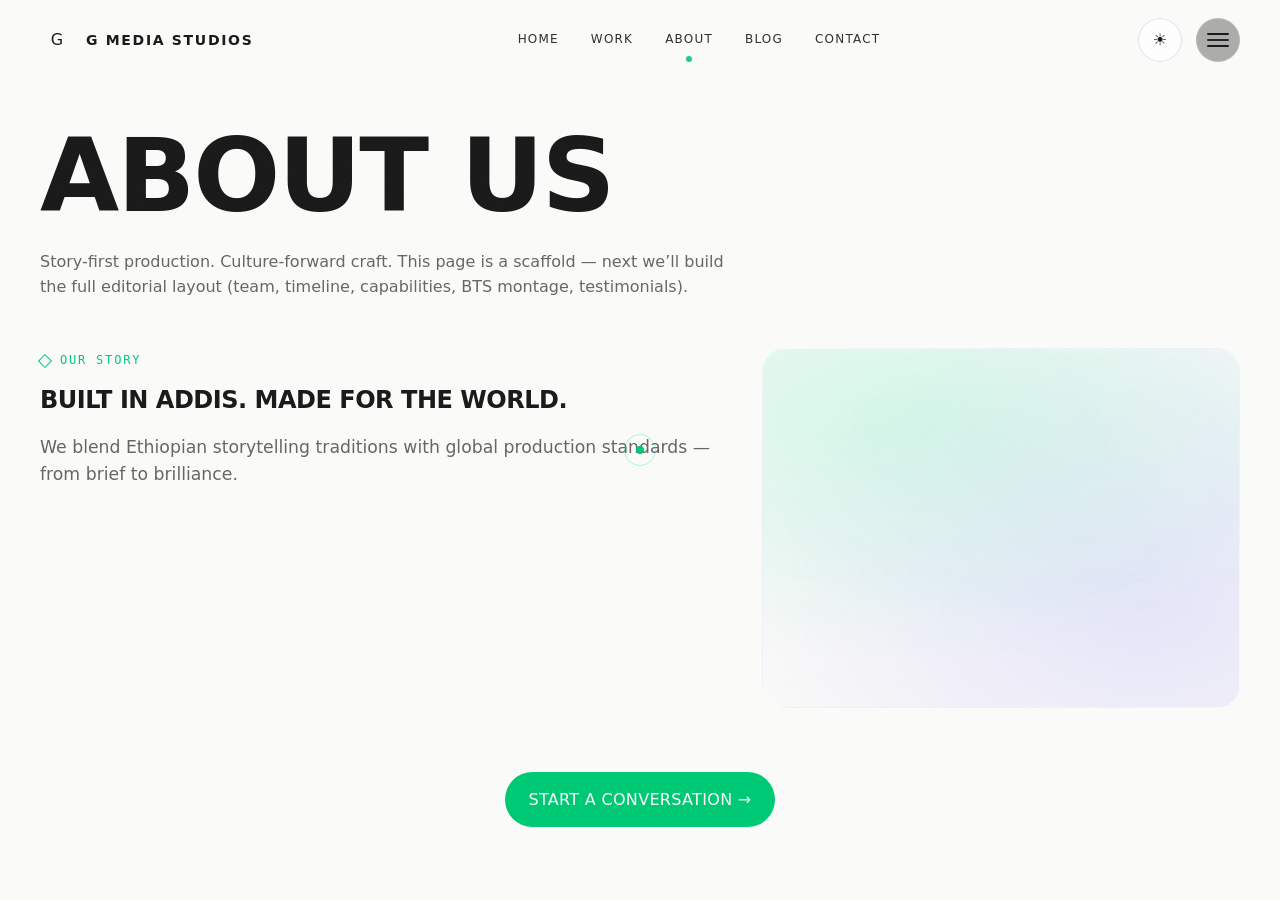
==== about.html @ 58cc9aec "Scaffold site" ====
<!doctype html>
<html lang="en" class="grain">
<head>
  <meta charset="utf-8" />
  <meta name="viewport" content="width=device-width, initial-scale=1" />
  <title>Gebeya Media — About</title>
  <meta name="description" content="About Gebeya Media." />
  <link rel="stylesheet" href="styles.css" />
</head>
<body>
  <a class="skip-link" href="#main">Skip to content</a>
  <div class="progress" data-progress></div>

  <div class="curtain" data-curtain aria-hidden="true">
    <div class="curtain__title" data-curtain-title>ABOUT US</div>
  </div>

  <div class="cursor" data-cursor aria-hidden="true">
    <div class="cursor__dot" data-cursor-dot></div>
    <div class="cursor__ring" data-cursor-ring></div>
  </div>

  <header class="header" data-header>
    <div class="header__inner">
      <a class="brand" href="index.html" data-cursor-hover="HOME" aria-label="Gebeya Media home">
        <span class="brand__mark" aria-hidden="true">G</span>
        <span class="brand__word">G MEDIA STUDIOS</span>
      </a>

      <nav class="nav" aria-label="Primary">
        <a href="index.html" data-cursor-hover="HOME">Home</a>
        <a href="work.html" data-cursor-hover="WORK">Work</a>
        <a href="about.html" aria-current="page" data-cursor-hover="ABOUT">About</a>
        <a href="blog.html" data-cursor-hover="BLOG">Blog</a>
        <a href="contact.html" data-cursor-hover="CONTACT">Contact</a>
      </nav>

      <div class="header__right">
        <button class="icon-btn" type="button" data-theme-toggle aria-label="Toggle theme" title="Toggle theme">
          ☾
        </button>
        <button class="hamburger" type="button" data-menu-open aria-expanded="false" aria-controls="overlay" aria-label="Open menu">
          <span class="hamburger__lines" aria-hidden="true">
            <span></span><span></span><span></span>
          </span>
        </button>
      </div>
    </div>
  </header>

  <div class="overlay" id="overlay" data-overlay aria-hidden="true">
    <div class="overlay__inner">
      <div class="overlay__top">
        <a class="brand" href="index.html" data-cursor-hover="HOME" aria-label="Gebeya Media home">
          <span class="brand__mark" aria-hidden="true">G</span>
          <span class="brand__word" style="opacity:1; transform:none;">G MEDIA STUDIOS</span>
        </a>
        <button class="overlay__close" type="button" data-menu-close data-cursor-hover="CLOSE">✕ CLOSE</button>
      </div>

      <div class="overlay__grid">
        <div class="menu" aria-label="Overlay navigation">
          <a href="index.html" data-cursor-hover="HOME"><span class="menu__num mono">01</span><span class="menu__label">HOME</span></a>
          <a href="work.html" data-cursor-hover="WORK"><span class="menu__num mono">02</span><span class="menu__label">OUR WORK</span></a>
          <a href="about.html" data-cursor-hover="ABOUT"><span class="menu__num mono">03</span><span class="menu__label">ABOUT US</span></a>
          <a href="blog.html" data-cursor-hover="BLOG"><span class="menu__num mono">04</span><span class="menu__label">BLOG</span></a>
          <a href="contact.html" data-cursor-hover="CONTACT"><span class="menu__num mono">05</span><span class="menu__label">CONTACT</span></a>
        </div>

        <div class="overlay__meta">
          <div class="meta-card">
            <div class="mono" style="color: var(--text-2); margin-bottom: 10px;">INFO</div>
            <a href="mailto:info@gebeyamedia.com" data-cursor-hover="EMAIL">info@gebeyamedia.com</a>
            <a href="#" data-cursor-hover="CALL">+251 XXX XXX XXX</a>
            <div style="color: var(--text-1); margin-top: 8px;">Addis Ababa, Ethiopia</div>
          </div>
          <div class="meta-card">
            <div class="mono" style="color: var(--text-2); margin-bottom: 10px;">SOCIALS</div>
            <a href="#" target="_blank" rel="noreferrer" data-cursor-hover="IG">Instagram</a>
            <a href="#" target="_blank" rel="noreferrer" data-cursor-hover="YT">YouTube</a>
            <a href="#" target="_blank" rel="noreferrer" data-cursor-hover="LI">LinkedIn</a>
            <a href="#" target="_blank" rel="noreferrer" data-cursor-hover="TT">TikTok</a>
            <a href="#" target="_blank" rel="noreferrer" data-cursor-hover="BE">Behance</a>
          </div>
        </div>
      </div>

      <div class="footerline mono">© 2025 Gebeya Media. All rights reserved.</div>
    </div>
  </div>

  <main id="main" class="page">
    <div class="container">
      <h1>ABOUT US</h1>
      <p>Story-first production. Culture-forward craft. This page is a scaffold — next we’ll build the full editorial layout (team, timeline, capabilities, BTS montage, testimonials).</p>

      <div style="margin-top: var(--space-2xl);" class="grid-12">
        <div style="grid-column: span 7;">
          <div class="eyebrow mono"><i></i> OUR STORY</div>
          <h2 style="margin-top: 14px;">BUILT IN ADDIS. MADE FOR THE WORLD.</h2>
          <p class="lead">We blend Ethiopian storytelling traditions with global production standards — from brief to brilliance.</p>
        </div>
        <div style="grid-column: span 5;">
          <div class="visual" aria-hidden="true" style="height: 360px;"></div>
        </div>
      </div>

      <div class="bigbtn">
        <a class="btn btn--primary" href="contact.html" data-cursor-hover="CHAT">START A CONVERSATION →</a>
      </div>
    </div>
  </main>

  <script src="app.js" defer></script>
</body>
</html>
---- styles.css ----
:root{
  --bg-0:#0A0A0A;
  --bg-1:#111111;
  --bg-2:#1A1A1A;

  --text-0:#F5F5F0;
  --text-1:#A0A0A0;
  --text-2:#666666;

  --accent:#00E68A;
  --accent-glow:rgba(0,230,138,.25);
  --accent-hover:#00FF99;
  --accent-2:#6C63FF;

  --error:#FF4444;
  --warning:#FFB800;

  --radius-sm:4px;
  --radius-md:8px;
  --radius-lg:16px;
  --radius-xl:24px;
  --radius-full:9999px;

  --space-xs:4px;
  --space-sm:8px;
  --space-md:16px;
  --space-lg:24px;
  --space-xl:32px;
  --space-2xl:48px;
  --space-3xl:64px;
  --space-4xl:96px;
  --space-5xl:128px;
  --space-6xl:192px;

  --container:1440px;
  --gutter:40px;

  --ease-out:cubic-bezier(.22,1,.36,1);
  --ease-in:cubic-bezier(.55,.055,.675,.19);
  --ease-smooth:cubic-bezier(.22,1,.36,1);

  color-scheme:dark;
}

html[data-theme="light"]{
  --bg-0:#FAFAF8;
  --bg-1:#F3F3F0;
  --bg-2:#FFFFFF;

  --text-0:#1A1A1A;
  --text-1:#666666;
  --text-2:#8A8A8A;

  --accent:#00C975;
  --accent-glow:rgba(0,201,117,.20);
  --accent-hover:#00E07F;

  color-scheme:light;
}

@media (max-width: 1024px){
  :root{ --gutter:32px; }
}
@media (max-width: 640px){
  :root{ --gutter:24px; }
}

*{box-sizing:border-box}
html,body{height:100%}
body{
  margin:0;
  font-family: "Satoshi", system-ui, -apple-system, Segoe UI, Roboto, Arial, sans-serif;
  color:var(--text-0);
  background:var(--bg-0);
  line-height:1.6;
  overflow-x:hidden;
  transition: background-color .5s var(--ease-out), color .5s var(--ease-out);
}

a{color:inherit;text-decoration:none}
button,input,textarea{font:inherit}

h1,h2{
  font-family: "Clash Display", ui-sans-serif, system-ui;
  line-height:1.1;
  letter-spacing:-0.02em;
}

h3,h4,nav,.btn{
  font-family: "Cabinet Grotesk", ui-sans-serif, system-ui;
  letter-spacing:0.02em;
}

.mono{
  font-family: "JetBrains Mono", ui-monospace, SFMono-Regular, Menlo, Consolas, monospace;
  letter-spacing:0.15em;
  text-transform:uppercase;
  font-size:12px;
}

.container{
  width:min(var(--container), 100% - (var(--gutter) * 2));
  margin-inline:auto;
}

.section{
  padding-block: clamp(64px, 8vw, 160px);
}

.grid-12{
  display:grid;
  grid-template-columns: repeat(12, minmax(0, 1fr));
  gap: clamp(24px, 3vw, 40px);
}

@media (max-width: 900px){
  .grid-12{ grid-template-columns: 1fr; }
}

.skip-link{
  position:absolute;
  left:12px;
  top:12px;
  padding:10px 14px;
  border-radius: var(--radius-full);
  background: var(--bg-2);
  border:1px solid rgba(255,255,255,.12);
  transform: translateY(-150%);
  transition: transform .2s var(--ease-out);
  z-index: 10000;
}
.skip-link:focus{ transform: translateY(0); outline:none; box-shadow: 0 0 0 3px rgba(0,230,138,.35); }

.progress{
  position:fixed;
  top:0;
  left:0;
  height:2px;
  width:0%;
  background:var(--accent);
  z-index:9999;
  transform-origin:left center;
}

.grain::after{
  content:"";
  position:fixed;
  inset:0;
  pointer-events:none;
  z-index: 9998;
  opacity: .04;
  mix-blend-mode: overlay;
  background-image:url("data:image/svg+xml,%3Csvg xmlns='http://www.w3.org/2000/svg' width='160' height='160'%3E%3Cfilter id='n'%3E%3CfeTurbulence type='fractalNoise' baseFrequency='.9' numOctaves='2' stitchTiles='stitch'/%3E%3C/filter%3E%3Crect width='160' height='160' filter='url(%23n)' opacity='.55'/%3E%3C/svg%3E");
  background-size: 200px 200px;
}

html[data-theme="light"] .grain::after{
  opacity: .025;
}

.header{
  position:fixed;
  top:0;
  left:0;
  right:0;
  height:80px;
  z-index: 9000;
  display:flex;
  align-items:center;
  transition: transform .4s var(--ease-out), background-color .4s var(--ease-out), backdrop-filter .4s var(--ease-out);
  background-color: transparent;
}
.header.is-solid{
  background-color: rgba(10,10,10,.9);
  backdrop-filter: blur(20px);
}

html[data-theme="light"] .header.is-solid{
  background-color: rgba(250,250,248,.9);
}
.header.is-hidden{ transform: translateY(-110%); }

@media (max-width: 640px){
  .header{ height:64px; }
}

.header__inner{
  width:min(var(--container), 100% - (var(--gutter) * 2));
  margin-inline:auto;
  display:flex;
  align-items:center;
  justify-content:space-between;
  gap:16px;
}

.brand{
  display:flex;
  align-items:center;
  gap:12px;
  min-width: 220px;
}

.brand__mark{
  width:34px;
  height:34px;
  display:grid;
  place-items:center;
  border-radius: var(--radius-full);
  border:1px solid rgba(255,255,255,.12);
}

.brand__word{
  font-family: "Cabinet Grotesk", ui-sans-serif, system-ui;
  font-weight:600;
  font-size:14px;
  letter-spacing:0.12em;
  text-transform:uppercase;
  transition: opacity .3s var(--ease-out), transform .3s var(--ease-out);
}

.header.is-solid .brand__word{
  opacity: .0;
  transform: translateY(-6px);
  pointer-events:none;
}

.nav{
  display:flex;
  align-items:center;
  gap:20px;
}

.nav a{
  position:relative;
  font-size: 12px;
  text-transform:uppercase;
  letter-spacing:0.1em;
  color: var(--text-0);
  padding: 10px 6px;
  opacity: .9;
}

.nav a::after{
  content:"";
  position:absolute;
  left:6px;
  right:6px;
  bottom:4px;
  height:2px;
  background: var(--accent);
  transform: scaleX(0);
  transform-origin: left center;
  transition: transform .3s var(--ease-out);
}
.nav a:hover{ color: var(--accent); opacity: 1; }
.nav a:hover::after{ transform: scaleX(1); }
.nav a[aria-current="page"]::before{
  content:"";
  position:absolute;
  left:50%;
  transform: translateX(-50%);
  bottom:-2px;
  width:6px;
  height:6px;
  border-radius: var(--radius-full);
  background: var(--accent);
}

@media (max-width: 900px){
  .nav{ display:none; }
}

.header__right{
  display:flex;
  align-items:center;
  gap:14px;
}

.icon-btn{
  width:44px;
  height:44px;
  border-radius: var(--radius-full);
  border:1px solid rgba(255,255,255,.12);
  background: rgba(26,26,26,.35);
  color: var(--text-0);
  display:grid;
  place-items:center;
  cursor:pointer;
  transition: transform .2s var(--ease-out), background .2s var(--ease-out), border-color .2s var(--ease-out);
}

html[data-theme="light"] .icon-btn{
  border:1px solid rgba(0,0,0,.10);
  background: rgba(255,255,255,.65);
}
.icon-btn:hover{ transform: scale(1.03); border-color: rgba(0,230,138,.45); }
.icon-btn:focus-visible{ outline:none; box-shadow: 0 0 0 3px rgba(0,230,138,.35); }

.hamburger{
  width:44px;
  height:44px;
  border-radius: var(--radius-full);
  border:1px solid rgba(255,255,255,.12);
  background: rgba(26,26,26,.35);
  display:grid;
  place-items:center;
  cursor:pointer;
}
.hamburger__lines{ width:22px; height:16px; position:relative; }
.hamburger__lines span{
  position:absolute;
  left:0;
  right:0;
  height:2px;
  background: var(--text-0);
  border-radius:999px;
  transition: transform .4s var(--ease-out), top .4s var(--ease-out), opacity .2s var(--ease-out);
}
.hamburger__lines span:nth-child(1){ top:1px; }
.hamburger__lines span:nth-child(2){ top:7px; opacity:.9; }
.hamburger__lines span:nth-child(3){ top:13px; }
.hamburger:hover .hamburger__lines span:nth-child(2){ transform: translateX(4px); }

.is-menu-open .hamburger__lines span:nth-child(1){ top:7px; transform: rotate(45deg); }
.is-menu-open .hamburger__lines span:nth-child(2){ opacity:0; }
.is-menu-open .hamburger__lines span:nth-child(3){ top:7px; transform: rotate(-45deg); }

.overlay{
  position:fixed;
  inset:0;
  background: var(--bg-0);
  z-index: 9500;
  clip-path: inset(0 0 100% 0);
  transition: clip-path .8s var(--ease-smooth);
}
.is-menu-open .overlay{ clip-path: inset(0 0 0 0); }

.overlay__inner{
  width:min(var(--container), 100% - (var(--gutter) * 2));
  margin-inline:auto;
  height:100%;
  display:flex;
  flex-direction:column;
  padding-top: calc(80px + var(--space-2xl));
  padding-bottom: var(--space-2xl);
  gap: var(--space-2xl);
}
@media (max-width: 640px){
  .overlay__inner{ padding-top: calc(64px + var(--space-xl)); }
}

.overlay__top{
  display:flex;
  align-items:center;
  justify-content:space-between;
  gap:16px;
}

.overlay__close{
  font-family: "Cabinet Grotesk", ui-sans-serif, system-ui;
  font-size:12px;
  text-transform:uppercase;
  letter-spacing:0.12em;
  color: var(--text-0);
  opacity: .9;
  cursor:pointer;
  border:none;
  background:none;
}

.overlay__grid{
  display:grid;
  grid-template-columns: 1.2fr .8fr;
  gap: clamp(24px, 4vw, 64px);
  align-items:start;
}
@media (max-width: 900px){
  .overlay__grid{ grid-template-columns: 1fr; }
}

.menu{
  display:flex;
  flex-direction:column;
  gap: 10px;
}

.menu a{
  display:grid;
  grid-template-columns: 40px 1fr;
  gap: 18px;
  align-items:baseline;
  padding: 10px 0;
  border-bottom: 1px solid rgba(255,255,255,.08);
}

.menu__num{ color: var(--text-2); font-size:12px; }
.menu__label{
  font-family: "Clash Display", ui-sans-serif, system-ui;
  font-weight:600;
  font-size: clamp(32px, 5.5vw, 80px);
  letter-spacing:-0.02em;
  line-height:1.05;
  transition: transform .35s var(--ease-out), color .25s var(--ease-out), opacity .25s var(--ease-out);
}

.menu a:hover .menu__label{ color: var(--accent); transform: translateX(20px); }

.overlay__meta{
  display:grid;
  grid-template-columns: 1fr 1fr;
  gap: var(--space-xl);
}
@media (max-width: 640px){
  .overlay__meta{ grid-template-columns: 1fr; }
}

.meta-card{
  padding: var(--space-lg);
  border-radius: var(--radius-lg);
  background: rgba(17,17,17,.6);
  border: 1px solid rgba(255,255,255,.08);
}
.meta-card a{ display:block; padding: 6px 0; color: var(--text-1); }
.meta-card a:hover{ color: var(--accent); }

.footerline{ margin-top:auto; color: var(--text-2); font-size:12px; text-align:center; }

.hero{
  position:relative;
  min-height: 100vh;
  display:flex;
  align-items:center;
  padding-top: 80px;
}
@media (max-width: 640px){
  .hero{ padding-top: 64px; }
}

.hero__bg{
  position:absolute;
  inset:0;
  overflow:hidden;
}

.hero__bg video{
  width:100%;
  height:100%;
  object-fit:cover;
  filter: saturate(.9) contrast(1.05);
  transform: translate3d(0,0,0) scale(1.05);
}

.hero__shade{
  position:absolute;
  inset:0;
  background: linear-gradient(to bottom, rgba(10,10,10,.7) 0%, rgba(10,10,10,.4) 50%, rgba(10,10,10,.9) 100%),
              radial-gradient(1200px 700px at 70% 20%, rgba(108,99,255,.12), transparent 60%),
              radial-gradient(1000px 600px at 30% 60%, rgba(0,230,138,.10), transparent 60%);
}

.hero__content{
  position:relative;
  width:min(var(--container), 100% - (var(--gutter) * 2));
  margin-inline:auto;
  display:grid;
  grid-template-columns: 1fr;
  gap: var(--space-xl);
  padding-block: var(--space-5xl);
}

.hero__tag{
  display:inline-flex;
  align-items:center;
  gap:10px;
  color: var(--accent);
}

.hero__tag i{
  width:10px;
  height:10px;
  border:1px solid var(--accent);
  transform: rotate(45deg);
  display:inline-block;
}

.hero h1{
  margin:0;
  font-size: clamp(48px, 8vw, 144px);
}

.lead{
  margin:0;
  max-width: 62ch;
  color: var(--text-1);
  font-size: clamp(16px, 1.35vw, 18px);
}

.hero__cta{
  display:flex;
  align-items:center;
  gap: 14px;
  flex-wrap: wrap;
}

.btn{
  display:inline-flex;
  align-items:center;
  justify-content:center;
  gap:10px;
  padding: 14px 22px;
  border-radius: var(--radius-full);
  border: 1px solid rgba(255,255,255,.16);
  background: rgba(26,26,26,.35);
  color: var(--text-0);
  cursor:pointer;
  transition: transform .25s var(--ease-out), background .25s var(--ease-out), border-color .25s var(--ease-out), box-shadow .25s var(--ease-out);
}

.btn:hover{ transform: translateY(-1px) scale(1.01); border-color: rgba(0,230,138,.45); }
.btn:focus-visible{ outline:none; box-shadow: 0 0 0 3px rgba(0,230,138,.35); }

.btn--primary{
  background: var(--accent);
  color: var(--bg-0);
  border-color: transparent;
}
.btn--primary:hover{ background: var(--accent-hover); box-shadow: 0 18px 40px rgba(0,230,138,.18); }

.play{
  display:inline-flex;
  align-items:center;
  gap:12px;
}
.play__icon{
  width:56px;
  height:56px;
  border-radius: var(--radius-full);
  border:1px solid rgba(255,255,255,.18);
  display:grid;
  place-items:center;
  position:relative;
}
.play__icon::after{
  content:"";
  position:absolute;
  inset:-10px;
  border-radius: var(--radius-full);
  border:1px solid rgba(0,230,138,.25);
  animation: pulse 2.2s var(--ease-out) infinite;
}

@keyframes pulse{
  0%{ transform: scale(.85); opacity:.15; }
  60%{ transform: scale(1.08); opacity:.35; }
  100%{ transform: scale(1.2); opacity:0; }
}

.hero__edge{
  position:absolute;
  top: 50%;
  transform: translateY(-50%);
  color: var(--text-2);
  font-size: 11px;
  letter-spacing: .18em;
  text-transform: uppercase;
  font-family: "JetBrains Mono", ui-monospace, SFMono-Regular, Menlo, Consolas, monospace;
  opacity: .85;
  display:none;
}
@media (min-width: 1100px){
  .hero__edge{ display:block; }
}
.hero__edge--left{ left: 26px; writing-mode: vertical-rl; transform: translateY(-50%) rotate(180deg); }
.hero__edge--right{ right: 26px; writing-mode: vertical-rl; }

.socials{
  display:flex;
  flex-direction:column;
  gap: 14px;
  align-items:center;
}
.socials a{ color: var(--text-2); transition: transform .25s var(--ease-out), color .25s var(--ease-out); }
.socials a:hover{ color: var(--accent); transform: translateX(6px); }

.scrollhint{
  position:absolute;
  bottom: 26px;
  left:50%;
  transform: translateX(-50%);
  display:flex;
  flex-direction:column;
  align-items:center;
  gap: 10px;
  color: var(--text-1);
  transition: opacity .35s var(--ease-out), transform .35s var(--ease-out);
}
.scrollhint__chev{
  width:28px;
  height:28px;
  border-radius: var(--radius-full);
  border:1px solid rgba(255,255,255,.14);
  display:grid;
  place-items:center;
  animation: bounce 1.6s var(--ease-out) infinite;
}
@keyframes bounce{
  0%,100%{ transform: translateY(0); }
  50%{ transform: translateY(6px); }
}

.trusted{
  background: linear-gradient(180deg, var(--bg-0), var(--bg-1));
}

.kicker{
  display:flex;
  align-items:center;
  gap:12px;
  color: var(--text-2);
  margin-bottom: var(--space-xl);
}
.kicker::after{
  content:"";
  height:1px;
  flex:1;
  background: rgba(255,255,255,.10);
}

.marquee{
  display:flex;
  flex-direction:column;
  gap: 18px;
  overflow:hidden;
  border-top: 1px solid rgba(255,255,255,.06);
  border-bottom: 1px solid rgba(255,255,255,.06);
  padding: 22px 0;
}

.track{
  display:flex;
  gap: 80px;
  align-items:center;
  will-change: transform;
}

.logo{
  width: 120px;
  height: 44px;
  border-radius: var(--radius-md);
  background: rgba(255,255,255,.06);
  border:1px solid rgba(255,255,255,.08);
  display:grid;
  place-items:center;
  filter: grayscale(1);
  opacity:.85;
  transition: transform .25s var(--ease-out), filter .25s var(--ease-out), opacity .25s var(--ease-out);
}
.logo:hover{ filter: grayscale(0); transform: scale(1.08); opacity: 1; }

@media (prefers-reduced-motion: no-preference){
  .track--left{ animation: marL 26s linear infinite; }
  .track--right{ animation: marR 26s linear infinite; }
  .marquee:hover .track{ animation-play-state: paused; }
}

@keyframes marL{ from{ transform: translateX(0); } to{ transform: translateX(-50%); } }
@keyframes marR{ from{ transform: translateX(-50%); } to{ transform: translateX(0); } }

.about{
  background: linear-gradient(180deg, var(--bg-1), var(--bg-0));
}

.eyebrow{
  display:inline-flex;
  align-items:center;
  gap:10px;
  color: var(--accent);
}
.eyebrow i{ width:10px; height:10px; border:1px solid var(--accent); transform: rotate(45deg); display:inline-block; }

.about h2{
  margin: 16px 0 12px;
  font-size: clamp(36px, 5vw, 96px);
}

.stats{
  display:flex;
  gap: 22px;
  flex-wrap: wrap;
  margin-top: var(--space-xl);
}

.stat{
  padding: 18px 18px;
  border-radius: var(--radius-lg);
  border: 1px solid rgba(255,255,255,.08);
  background: rgba(26,26,26,.35);
  min-width: 180px;
}

.stat strong{
  display:block;
  font-family: "Clash Display", ui-sans-serif, system-ui;
  font-size: 44px;
  line-height: 1;
}
.stat span{ color: var(--text-1); font-size: 14px; }

.visual{
  position:relative;
  height: 520px;
  border-radius: var(--radius-xl);
  border: 1px solid rgba(255,255,255,.08);
  background:
    radial-gradient(800px 400px at 30% 20%, rgba(0,230,138,.15), transparent 60%),
    radial-gradient(700px 500px at 80% 70%, rgba(108,99,255,.14), transparent 60%),
    linear-gradient(180deg, rgba(255,255,255,.06), rgba(255,255,255,.02));
  overflow:hidden;
}

.cardlet{
  position:absolute;
  border-radius: var(--radius-lg);
  overflow:hidden;
  border: 1px solid rgba(255,255,255,.10);
  background: rgba(10,10,10,.35);
  backdrop-filter: blur(6px);
  transition: transform .35s var(--ease-out), box-shadow .35s var(--ease-out);
}

.cardlet:hover{ transform: translateY(-4px) scale(1.01); box-shadow: 0 30px 70px rgba(0,0,0,.35); }

.cardlet:nth-child(1){ width: 56%; height: 54%; left: 6%; top: 14%; transform: rotate(-2deg); }
.cardlet:nth-child(2){ width: 48%; height: 48%; right: 8%; top: 6%; transform: rotate(2.5deg); }
.cardlet:nth-child(3){ width: 52%; height: 46%; left: 18%; bottom: 8%; transform: rotate(1deg); }

.cardlet__inner{
  width:100%;
  height:100%;
  background:
    linear-gradient(135deg, rgba(0,230,138,.20), rgba(108,99,255,.12), rgba(255,255,255,.04));
}

.services{
  background: var(--bg-0);
}

.sectionhead{
  display:flex;
  justify-content:space-between;
  align-items:flex-end;
  gap: 24px;
  margin-bottom: var(--space-2xl);
}

.sectionhead h2{
  margin: 14px 0 0;
  font-size: clamp(36px, 5vw, 96px);
}

.accordion{
  border-top: 1px solid rgba(255,255,255,.08);
}

.item{
  border-bottom: 1px solid rgba(255,255,255,.08);
}

.item button{
  width:100%;
  background:transparent;
  border:0;
  padding: 22px 0;
  color: var(--text-0);
  cursor:pointer;
  display:grid;
  grid-template-columns: 54px 1fr 40px;
  gap: 18px;
  align-items:center;
  text-align:left;
}

.item button:hover{ background: rgba(26,26,26,.25); }

.item__num{ color: var(--text-2); font-size:12px; }
.item__title{ font-weight:700; font-size: clamp(20px, 2.2vw, 32px); }

.plus{
  width:28px;
  height:28px;
  border-radius: var(--radius-full);
  border: 1px solid rgba(255,255,255,.14);
  display:grid;
  place-items:center;
  transition: transform .35s var(--ease-out), border-color .35s var(--ease-out);
}
.item[aria-expanded="true"] .plus{ transform: rotate(45deg); border-color: rgba(0,230,138,.45); }

.panel{
  max-height: 0px;
  overflow:hidden;
  transition: max-height .45s var(--ease-out);
}
.panel__inner{
  display:grid;
  grid-template-columns: 1.1fr .9fr;
  gap: 28px;
  padding: 0 0 26px;
}
@media (max-width: 900px){
  .panel__inner{ grid-template-columns: 1fr; }
}

.panel p{ margin: 0; color: var(--text-1); }
.panel ul{ margin: 16px 0 0; padding-left: 18px; color: var(--text-1); }
.panel li{ margin: 8px 0; }

.preview{
  height: 180px;
  border-radius: var(--radius-lg);
  border: 1px solid rgba(255,255,255,.08);
  background: linear-gradient(135deg, rgba(0,230,138,.12), rgba(108,99,255,.10), rgba(255,255,255,.04));
}

.work{
  background: linear-gradient(180deg, var(--bg-0), var(--bg-1));
}

.workgrid{
  display:grid;
  grid-template-columns: 1.5fr 1fr;
  gap: clamp(18px, 2.4vw, 28px);
}
@media (max-width: 900px){
  .workgrid{ grid-template-columns: 1fr; }
}

.card{
  position:relative;
  border-radius: var(--radius-xl);
  overflow:hidden;
  border: 1px solid rgba(255,255,255,.08);
  background: rgba(26,26,26,.25);
  min-height: 320px;
  cursor:pointer;
  transition: transform .35s var(--ease-out), box-shadow .35s var(--ease-out);
}

.card:hover{ transform: translateY(-4px); box-shadow: 0 40px 80px rgba(0,0,0,.35); }

.card__media{
  position:absolute;
  inset:0;
  background:
    radial-gradient(600px 300px at 20% 20%, rgba(0,230,138,.20), transparent 60%),
    radial-gradient(600px 300px at 80% 70%, rgba(108,99,255,.14), transparent 60%),
    linear-gradient(180deg, rgba(0,0,0,.1), rgba(0,0,0,.65));
  transform: scale(1.03);
  transition: transform .45s var(--ease-out);
}
.card:hover .card__media{ transform: scale(1.07); }

.card__content{
  position:absolute;
  left: 22px;
  right: 22px;
  bottom: 18px;
  display:flex;
  flex-direction:column;
  gap: 8px;
}

.tag{
  align-self:flex-start;
  padding: 6px 10px;
  border-radius: var(--radius-full);
  border: 1px solid rgba(0,230,138,.8);
  color: var(--accent);
  font-size: 11px;
}

.card h3{ margin:0; font-size: 22px; }
.card .meta{ display:flex; gap: 14px; color: var(--text-1); font-size:14px; }

.card .cta{
  color: var(--accent);
  opacity: 0;
  transform: translateY(8px);
  transition: opacity .35s var(--ease-out), transform .35s var(--ease-out);
}
.card:hover .cta{ opacity: 1; transform: translateY(0); }

.bigbtn{
  margin-top: var(--space-3xl);
  display:flex;
  justify-content:center;
}

.btn--outline{
  background: transparent;
  border-color: rgba(0,230,138,.5);
  color: var(--accent);
}
.btn--outline:hover{ background: rgba(0,230,138,.08); }

.page{
  padding-top: 120px;
  min-height: 100vh;
}
@media (max-width: 640px){
  .page{ padding-top: 96px; }
}

.page h1{ font-size: clamp(48px, 8vw, 120px); margin: 0 0 12px; }
.page p{ color: var(--text-1); max-width: 70ch; }

.filters{
  display:flex;
  flex-wrap: wrap;
  gap: 10px;
  margin-top: var(--space-xl);
}

.pill{
  padding: 10px 14px;
  border-radius: var(--radius-full);
  border: 1px solid rgba(255,255,255,.14);
  background: rgba(26,26,26,.25);
  color: var(--text-0);
  cursor:pointer;
  transition: background .2s var(--ease-out), border-color .2s var(--ease-out), transform .2s var(--ease-out), color .2s var(--ease-out);
}

.pill:hover{ transform: translateY(-1px); border-color: rgba(0,230,138,.4); }
.pill.is-active{ background: rgba(0,230,138,.12); border-color: rgba(0,230,138,.55); color: var(--accent); }

.worklist{
  margin-top: var(--space-2xl);
  display:grid;
  grid-template-columns: 1.2fr .8fr;
  gap: clamp(18px, 2.4vw, 28px);
}

@media (max-width: 900px){
  .worklist{ grid-template-columns: 1fr; }
}

.stack{
  display:grid;
  gap: clamp(18px, 2.4vw, 28px);
}

.card[data-preview]{
  position:relative;
}

.card__media{
  position:absolute;
  inset:0;
  overflow:hidden;
}

.card__media .poster{
  position:absolute;
  inset:0;
  background:
    radial-gradient(600px 300px at 20% 20%, rgba(0,230,138,.20), transparent 60%),
    radial-gradient(600px 300px at 80% 70%, rgba(108,99,255,.14), transparent 60%),
    linear-gradient(180deg, rgba(0,0,0,.1), rgba(0,0,0,.65));
  transform: scale(1.03);
  transition: transform .45s var(--ease-out), filter .35s var(--ease-out);
}

.card:hover .card__media .poster{ transform: scale(1.07); filter: saturate(1.15); }

.card__media video{
  position:absolute;
  inset:0;
  width:100%;
  height:100%;
  object-fit:cover;
  opacity:0;
  transform: scale(1.04);
  transition: opacity .25s var(--ease-out), transform .45s var(--ease-out);
}

@media (hover:hover) and (pointer:fine){
  .card:hover .card__media video{ opacity:1; transform: scale(1.07); }
}

.card__line{
  position:absolute;
  left:0;
  bottom:0;
  height:2px;
  width:100%;
  background: var(--accent);
  transform: scaleX(0);
  transform-origin:left center;
  transition: transform .35s var(--ease-out);
}

.card:hover .card__line{ transform: scaleX(1); }

.project{
  padding-top: 120px;
  min-height: 100vh;
}

@media (max-width: 640px){
  .project{ padding-top: 96px; }
}

.project-hero{
  border-radius: var(--radius-xl);
  overflow:hidden;
  border: 1px solid rgba(255,255,255,.08);
  background: rgba(26,26,26,.25);
  position:relative;
}

.project-hero__media{
  aspect-ratio: 16 / 9;
  background:
    radial-gradient(900px 400px at 20% 20%, rgba(0,230,138,.18), transparent 60%),
    radial-gradient(900px 500px at 80% 70%, rgba(108,99,255,.12), transparent 60%),
    linear-gradient(180deg, rgba(0,0,0,.1), rgba(0,0,0,.75));
}

.project-hero__meta{
  position:absolute;
  left: 18px;
  right: 18px;
  bottom: 16px;
  display:flex;
  flex-wrap:wrap;
  gap: 10px 14px;
  align-items:baseline;
}

.project-hero__meta h1{
  margin:0;
  font-size: clamp(40px, 6.5vw, 120px);
}

.project-grid{
  margin-top: var(--space-3xl);
  display:grid;
  grid-template-columns: 1fr 360px;
  gap: clamp(20px, 3vw, 56px);
  align-items:start;
}

@media (max-width: 1000px){
  .project-grid{ grid-template-columns: 1fr; }
}

.spec-card{
  padding: var(--space-lg);
  border-radius: var(--radius-lg);
  background: rgba(17,17,17,.6);
  border: 1px solid rgba(255,255,255,.08);
}

.spec-row{
  display:flex;
  justify-content:space-between;
  gap: 16px;
  padding: 10px 0;
  border-bottom: 1px solid rgba(255,255,255,.08);
}

.spec-row:last-child{ border-bottom:0; }
.spec-k{ color: var(--text-2); font-size: 12px; }
.spec-v{ color: var(--text-0); font-size: 13px; text-align:right; }

.section-title{
  margin: 0 0 10px;
  font-family: "Cabinet Grotesk", ui-sans-serif, system-ui;
  letter-spacing: 0.02em;
  font-weight: 700;
}

.prose p{ color: var(--text-1); margin: 0 0 14px; }
.prose h3{ margin: 26px 0 10px; }

.open-transition{
  position:fixed;
  inset:0;
  z-index: 9750;
  pointer-events:none;
}

.modal{
  position:fixed;
  inset:0;
  background: rgba(0,0,0,.75);
  display:none;
  z-index: 9800;
  align-items:center;
  justify-content:center;
  padding: 24px;
}
.modal.is-open{ display:flex; }

.modal__frame{
  width:min(1100px, 100%);
  background: #000;
  border-radius: var(--radius-lg);
  overflow:hidden;
  border: 1px solid rgba(255,255,255,.14);
  position:relative;
}

.modal__bar{
  position:absolute;
  top: 10px;
  right: 10px;
  z-index: 2;
}

.modal__bar button{
  width:44px;
  height:44px;
  border-radius: var(--radius-full);
  border:1px solid rgba(255,255,255,.18);
  background: rgba(10,10,10,.35);
  color: var(--text-0);
  cursor:pointer;
}

.modal video{ width:100%; height:auto; display:block; aspect-ratio: 16 / 9; }

.reveal{
  opacity: 0;
  transform: translateY(28px);
  transition: opacity .7s var(--ease-out), transform .7s var(--ease-out);
  will-change: opacity, transform;
}

.reveal.is-in{
  opacity: 1;
  transform: translateY(0);
}

.reveal--scale{
  transform: translateY(28px) scale(.985);
}

.preloader{
  position:fixed;
  inset:0;
  background: var(--bg-0);
  z-index: 9900;
  display:grid;
  place-items:center;
  transition: opacity .55s var(--ease-out), visibility .55s var(--ease-out);
}
.preloader.is-done{ opacity:0; visibility:hidden; }

.preloader__inner{ display:grid; place-items:center; gap: 16px; }
.preloader__pct{ color: var(--text-2); }

.gmark{
  width: 120px;
  height: 120px;
}
.gmark path{
  fill: transparent;
  stroke: var(--accent);
  stroke-width: 10;
  stroke-linecap: round;
  stroke-linejoin: round;
  stroke-dasharray: 900;
  stroke-dashoffset: 900;
}

.preloader.is-fill path{ fill: var(--text-0); stroke: transparent; }

.curtain{
  position:fixed;
  inset:0;
  background: var(--bg-0);
  z-index: 9700;
  transform: translateX(110%);
  transition: transform .6s var(--ease-smooth);
  display:grid;
  place-items:center;
}

.curtain.is-in{ transform: translateX(0); }
.curtain.is-out{ transform: translateX(-110%); }

.curtain__title{
  font-family: "Clash Display", ui-sans-serif, system-ui;
  font-weight: 600;
  font-size: clamp(28px, 5vw, 72px);
  letter-spacing:-0.02em;
  position:relative;
}

.curtain__title::after{
  content:"";
  position:absolute;
  left:0;
  bottom:-12px;
  height:3px;
  width:100%;
  background: var(--accent);
  transform: scaleX(0);
  transform-origin: left center;
  transition: transform .35s var(--ease-out);
}

.curtain.is-in .curtain__title::after{ transform: scaleX(1); }

.cursor{
  position:fixed;
  top:0;
  left:0;
  z-index: 9999;
  pointer-events:none;
  opacity:0;
}

.cursor__dot{
  width:8px;
  height:8px;
  border-radius: var(--radius-full);
  background: var(--accent);
  position:absolute;
  transform: translate(-50%,-50%);
}

.cursor__ring{
  width:32px;
  height:32px;
  border-radius: var(--radius-full);
  border: 1px solid rgba(0,230,138,.3);
  position:absolute;
  transform: translate(-50%,-50%);
  display:grid;
  place-items:center;
  color: var(--accent);
  font-family: "JetBrains Mono", ui-monospace, SFMono-Regular, Menlo, Consolas, monospace;
  font-size: 11px;
  letter-spacing: .18em;
  text-transform: uppercase;
  background: rgba(0,230,138,0);
  transition: width .2s var(--ease-out), height .2s var(--ease-out), background .2s var(--ease-out), border-color .2s var(--ease-out);
}

.cursor.is-active{ opacity: 1; }
.cursor.is-hover .cursor__dot{ transform: translate(-50%,-50%) scale(0); }
.cursor.is-hover .cursor__ring{
  width:64px;
  height:64px;
  background: rgba(0,230,138,.15);
  border-color: rgba(0,230,138,.55);
}

@media (pointer: coarse){
  .cursor{ display:none; }
}

@media (prefers-reduced-motion: reduce){
  *{ scroll-behavior:auto !important; }
  .track--left,.track--right{ animation:none !important; }
  .play__icon::after{ animation:none !important; }
  .curtain,.overlay,.header{ transition:none !important; }
  .hero__bg video{ display:none; }
}
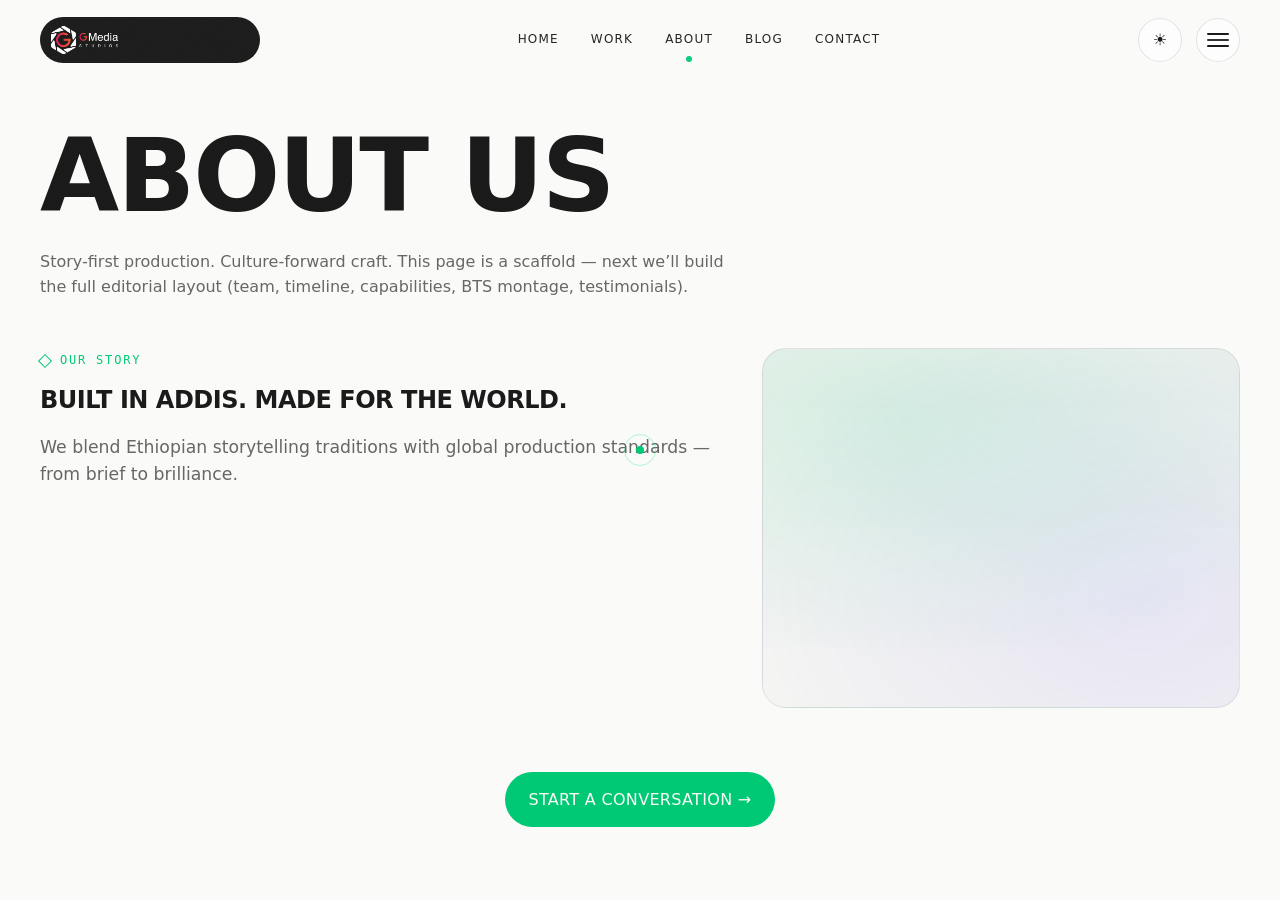
==== commit fcc31fd0: "Add logo" ====
--- a/about.html
+++ b/about.html
@@ -23,8 +23,7 @@
   <header class="header" data-header>
     <div class="header__inner">
       <a class="brand" href="index.html" data-cursor-hover="HOME" aria-label="Gebeya Media home">
-        <span class="brand__mark" aria-hidden="true">G</span>
-        <span class="brand__word">G MEDIA STUDIOS</span>
+        <img class="brand__img" src="logo_inverted-1024x427.png" alt="G Media Studios" />
       </a>
 
       <nav class="nav" aria-label="Primary">
@@ -52,8 +51,7 @@
     <div class="overlay__inner">
       <div class="overlay__top">
         <a class="brand" href="index.html" data-cursor-hover="HOME" aria-label="Gebeya Media home">
-          <span class="brand__mark" aria-hidden="true">G</span>
-          <span class="brand__word" style="opacity:1; transform:none;">G MEDIA STUDIOS</span>
+          <img class="brand__img" src="logo_inverted-1024x427.png" alt="G Media Studios" />
         </a>
         <button class="overlay__close" type="button" data-menu-close data-cursor-hover="CLOSE">✕ CLOSE</button>
       </div>
--- a/styles.css
+++ b/styles.css
@@ -58,6 +58,14 @@
   color-scheme:light;
 }
 
+html[data-theme="light"] .skip-link{
+  border:1px solid rgba(0,0,0,.10);
+}
+
+html[data-theme="light"] .progress{
+  background: var(--accent);
+}
+
 @media (max-width: 1024px){
   :root{ --gutter:32px; }
 }
@@ -178,6 +186,14 @@
 html[data-theme="light"] .header.is-solid{
   background-color: rgba(250,250,248,.9);
 }
+
+html[data-theme="light"] .brand__mark{
+  border:1px solid rgba(0,0,0,.10);
+}
+
+html[data-theme="light"] .nav a{
+  opacity: .95;
+}
 .header.is-hidden{ transform: translateY(-110%); }
 
 @media (max-width: 640px){
@@ -198,6 +214,29 @@
   align-items:center;
   gap:12px;
   min-width: 220px;
+}
+
+.brand__img{
+  height: 28px;
+  width: auto;
+  display:block;
+  transform: translateZ(0);
+}
+
+.header.is-solid .brand__img{
+  height: 22px;
+}
+
+@media (max-width: 640px){
+  .brand__img{ height: 24px; }
+  .header.is-solid .brand__img{ height: 20px; }
+}
+
+html[data-theme="light"] .header .brand{
+  padding: 8px 10px;
+  border-radius: var(--radius-full);
+  background: rgba(10,10,10,.92);
+  border: 1px solid rgba(0,0,0,.06);
 }
 
 .brand__mark{
@@ -292,6 +331,28 @@
 html[data-theme="light"] .icon-btn{
   border:1px solid rgba(0,0,0,.10);
   background: rgba(255,255,255,.65);
+}
+
+html[data-theme="light"] .hamburger{
+  border:1px solid rgba(0,0,0,.10);
+  background: rgba(255,255,255,.65);
+}
+
+html[data-theme="light"] .hamburger__lines span{
+  background: var(--text-0);
+}
+
+html[data-theme="light"] .overlay{
+  background: var(--bg-0);
+}
+
+html[data-theme="light"] .meta-card{
+  background: rgba(255,255,255,.72);
+  border: 1px solid rgba(0,0,0,.08);
+}
+
+html[data-theme="light"] .footerline{
+  color: var(--text-2);
 }
 .icon-btn:hover{ transform: scale(1.03); border-color: rgba(0,230,138,.45); }
 .icon-btn:focus-visible{ outline:none; box-shadow: 0 0 0 3px rgba(0,230,138,.35); }
@@ -442,6 +503,14 @@
   overflow:hidden;
 }
 
+html[data-theme="light"] .visual{
+  border: 1px solid rgba(0,0,0,.08);
+  background:
+    radial-gradient(800px 400px at 30% 20%, rgba(0,201,117,.12), transparent 60%),
+    radial-gradient(700px 500px at 80% 70%, rgba(108,99,255,.10), transparent 60%),
+    linear-gradient(180deg, rgba(0,0,0,.03), rgba(0,0,0,.02));
+}
+
 .hero__bg video{
   width:100%;
   height:100%;
@@ -456,6 +525,12 @@
   background: linear-gradient(to bottom, rgba(10,10,10,.7) 0%, rgba(10,10,10,.4) 50%, rgba(10,10,10,.9) 100%),
               radial-gradient(1200px 700px at 70% 20%, rgba(108,99,255,.12), transparent 60%),
               radial-gradient(1000px 600px at 30% 60%, rgba(0,230,138,.10), transparent 60%);
+}
+
+html[data-theme="light"] .hero__shade{
+  background: linear-gradient(to bottom, rgba(250,250,248,.55) 0%, rgba(250,250,248,.20) 50%, rgba(250,250,248,.75) 100%),
+              radial-gradient(1200px 700px at 70% 20%, rgba(108,99,255,.10), transparent 60%),
+              radial-gradient(1000px 600px at 30% 60%, rgba(0,201,117,.10), transparent 60%);
 }
 
 .hero__content{
@@ -696,6 +771,11 @@
   border: 1px solid rgba(255,255,255,.08);
   background: rgba(26,26,26,.35);
   min-width: 180px;
+}
+
+html[data-theme="light"] .stat{
+  border: 1px solid rgba(0,0,0,.08);
+  background: rgba(255,255,255,.75);
 }
 
 .stat strong{
@@ -728,6 +808,11 @@
   transition: transform .35s var(--ease-out), box-shadow .35s var(--ease-out);
 }
 
+html[data-theme="light"] .cardlet{
+  border: 1px solid rgba(0,0,0,.10);
+  background: rgba(255,255,255,.60);
+}
+
 .cardlet:hover{ transform: translateY(-4px) scale(1.01); box-shadow: 0 30px 70px rgba(0,0,0,.35); }
 
 .cardlet:nth-child(1){ width: 56%; height: 54%; left: 6%; top: 14%; transform: rotate(-2deg); }
@@ -764,6 +849,13 @@
 
 .item{
   border-bottom: 1px solid rgba(255,255,255,.08);
+}
+
+html[data-theme="light"] .accordion{
+  border-top: 1px solid rgba(0,0,0,.08);
+}
+html[data-theme="light"] .item{
+  border-bottom: 1px solid rgba(0,0,0,.08);
 }
 
 .item button{
@@ -793,6 +885,10 @@
   display:grid;
   place-items:center;
   transition: transform .35s var(--ease-out), border-color .35s var(--ease-out);
+}
+
+html[data-theme="light"] .plus{
+  border: 1px solid rgba(0,0,0,.14);
 }
 .item[aria-expanded="true"] .plus{ transform: rotate(45deg); border-color: rgba(0,230,138,.45); }
 
@@ -846,6 +942,11 @@
   transition: transform .35s var(--ease-out), box-shadow .35s var(--ease-out);
 }
 
+html[data-theme="light"] .card{
+  border: 1px solid rgba(0,0,0,.08);
+  background: rgba(255,255,255,.70);
+}
+
 .card:hover{ transform: translateY(-4px); box-shadow: 0 40px 80px rgba(0,0,0,.35); }
 
 .card__media{
@@ -896,6 +997,139 @@
   justify-content:center;
 }
 
+.chips{
+  display:flex;
+  flex-wrap: wrap;
+  gap: 10px;
+  margin-top: var(--space-xl);
+}
+
+.chip{
+  padding: 8px 12px;
+  border-radius: var(--radius-full);
+  border: 1px solid rgba(255,255,255,.12);
+  background: rgba(26,26,26,.18);
+  color: var(--text-1);
+  cursor:pointer;
+  transition: transform .2s var(--ease-out), border-color .2s var(--ease-out), color .2s var(--ease-out), background .2s var(--ease-out);
+}
+
+.chip:hover{ transform: translateY(-1px); border-color: rgba(0,230,138,.35); color: var(--text-0); }
+.chip.is-active{ background: rgba(0,230,138,.10); border-color: rgba(0,230,138,.5); color: var(--accent); }
+
+.postlist{
+  margin-top: var(--space-2xl);
+  display:grid;
+  gap: 14px;
+}
+
+.post{
+  padding: 18px 18px;
+  border-radius: var(--radius-lg);
+  border: 1px solid rgba(255,255,255,.08);
+  background: rgba(17,17,17,.55);
+  display:grid;
+  grid-template-columns: 1fr auto;
+  gap: 18px;
+  align-items:center;
+  transition: transform .3s var(--ease-out), border-color .3s var(--ease-out), background .3s var(--ease-out);
+}
+
+.post:hover{ transform: translateY(-2px); border-color: rgba(0,230,138,.28); background: rgba(26,26,26,.30); }
+
+.post__title{
+  margin: 0;
+  font-family: "Clash Display", ui-sans-serif, system-ui;
+  font-weight: 600;
+  font-size: clamp(20px, 2.2vw, 34px);
+  line-height: 1.1;
+}
+
+.post__meta{
+  margin-top: 8px;
+  display:flex;
+  gap: 12px;
+  align-items:center;
+  color: var(--text-1);
+  font-size: 14px;
+}
+
+.post__tag{
+  padding: 6px 10px;
+  border-radius: var(--radius-full);
+  border: 1px solid rgba(255,255,255,.12);
+  color: var(--text-1);
+  font-size: 11px;
+}
+
+.post__arrow{
+  color: var(--accent);
+  font-size: 20px;
+  transform: translateX(0);
+  transition: transform .3s var(--ease-out);
+}
+
+.post:hover .post__arrow{ transform: translateX(6px); }
+
+.article{
+  padding-top: 120px;
+  min-height: 100vh;
+}
+
+@media (max-width: 640px){
+  .article{ padding-top: 96px; }
+}
+
+.article__head{
+  padding-bottom: var(--space-2xl);
+  border-bottom: 1px solid rgba(255,255,255,.08);
+}
+
+.article__head h1{
+  margin: 0 0 12px;
+  font-size: clamp(44px, 6.8vw, 120px);
+}
+
+.article__deck{
+  margin: 0;
+  color: var(--text-1);
+  max-width: 75ch;
+  font-size: clamp(16px, 1.4vw, 18px);
+}
+
+.article__body{
+  margin-top: var(--space-3xl);
+  max-width: 78ch;
+}
+
+.article__body p{
+  margin: 0 0 16px;
+  color: var(--text-1);
+  font-size: 18px;
+  line-height: 1.75;
+}
+
+.article__body h2{
+  margin: 40px 0 14px;
+  font-size: clamp(28px, 3.6vw, 54px);
+}
+
+.article__body .caption{
+  color: var(--text-2);
+  font-size: 12px;
+  margin-top: 8px;
+}
+
+html[data-theme="light"] .post{
+  background: rgba(255,255,255,.75);
+  border: 1px solid rgba(0,0,0,.08);
+}
+
+html[data-theme="light"] .post:hover{
+  background: rgba(255,255,255,.92);
+  border-color: rgba(0,201,117,.25);
+}
+
 .btn--outline{
   background: transparent;
   border-color: rgba(0,230,138,.5);
@@ -969,6 +1203,13 @@
     linear-gradient(180deg, rgba(0,0,0,.1), rgba(0,0,0,.65));
   transform: scale(1.03);
   transition: transform .45s var(--ease-out), filter .35s var(--ease-out);
+}
+
+html[data-theme="light"] .card__media .poster{
+  background:
+    radial-gradient(600px 300px at 20% 20%, rgba(0,201,117,.16), transparent 60%),
+    radial-gradient(600px 300px at 80% 70%, rgba(108,99,255,.10), transparent 60%),
+    linear-gradient(180deg, rgba(250,250,248,.10), rgba(250,250,248,.55));
 }
 
 .card:hover .card__media .poster{ transform: scale(1.07); filter: saturate(1.15); }
@@ -1019,6 +1260,11 @@
   position:relative;
 }
 
+html[data-theme="light"] .project-hero{
+  border: 1px solid rgba(0,0,0,.08);
+  background: rgba(255,255,255,.70);
+}
+
 .project-hero__media{
   aspect-ratio: 16 / 9;
   background:
@@ -1027,6 +1273,13 @@
     linear-gradient(180deg, rgba(0,0,0,.1), rgba(0,0,0,.75));
 }
 
+html[data-theme="light"] .project-hero__media{
+  background:
+    radial-gradient(900px 400px at 20% 20%, rgba(0,201,117,.14), transparent 60%),
+    radial-gradient(900px 500px at 80% 70%, rgba(108,99,255,.10), transparent 60%),
+    linear-gradient(180deg, rgba(250,250,248,.05), rgba(250,250,248,.65));
+}
+
 .project-hero__meta{
   position:absolute;
   left: 18px;
@@ -1060,6 +1313,11 @@
   border-radius: var(--radius-lg);
   background: rgba(17,17,17,.6);
   border: 1px solid rgba(255,255,255,.08);
+}
+
+html[data-theme="light"] .spec-card{
+  background: rgba(255,255,255,.78);
+  border: 1px solid rgba(0,0,0,.08);
 }
 
 .spec-row{
@@ -1100,6 +1358,10 @@
   align-items:center;
   justify-content:center;
   padding: 24px;
+}
+
+html[data-theme="light"] .modal{
+  background: rgba(0,0,0,.55);
 }
 .modal.is-open{ display:flex; }
 
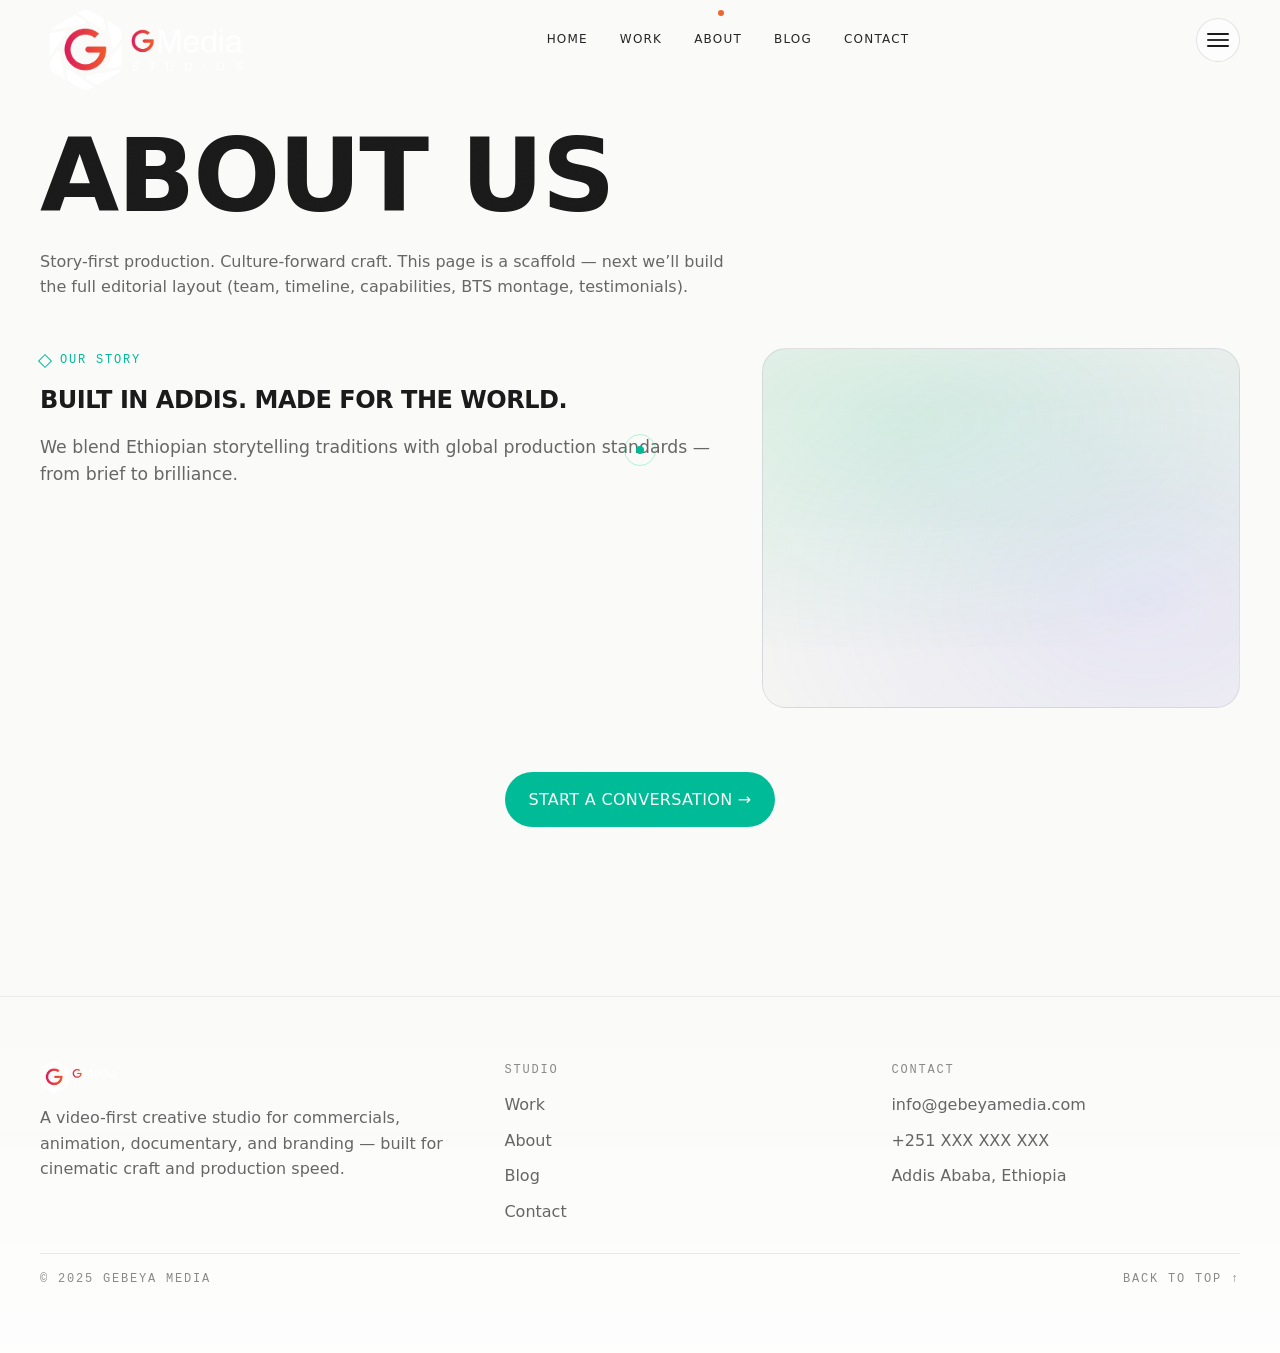
==== commit 47760906: "Add global footer" ====
--- a/about.html
+++ b/about.html
@@ -109,6 +109,43 @@
     </div>
   </main>
 
+  <footer class="site-footer" aria-label="Site footer">
+    <div class="container">
+      <div class="footer-grid">
+        <div>
+          <a class="footer-brand" href="index.html" aria-label="Gebeya Media home" data-cursor-hover="HOME">
+            <img src="logo_inverted-1024x427.png" alt="G Media Studios" />
+          </a>
+          <div class="footer-tagline">A video-first creative studio for commercials, animation, documentary, and branding — built for cinematic craft and production speed.</div>
+        </div>
+
+        <div>
+          <div class="footer-col__title mono">STUDIO</div>
+          <div class="footer-links">
+            <a href="work.html" data-cursor-hover="WORK">Work</a>
+            <a href="about.html" data-cursor-hover="ABOUT">About</a>
+            <a href="blog.html" data-cursor-hover="BLOG">Blog</a>
+            <a href="contact.html" data-cursor-hover="CONTACT">Contact</a>
+          </div>
+        </div>
+
+        <div>
+          <div class="footer-col__title mono">CONTACT</div>
+          <div class="footer-links">
+            <a href="mailto:info@gebeyamedia.com" data-cursor-hover="EMAIL">info@gebeyamedia.com</a>
+            <a href="#" data-cursor-hover="CALL">+251 XXX XXX XXX</a>
+            <a href="#" data-cursor-hover="LOC">Addis Ababa, Ethiopia</a>
+          </div>
+        </div>
+      </div>
+
+      <div class="footer-meta mono">
+        <div>© 2025 Gebeya Media</div>
+        <div><a href="#" data-cursor-hover="TOP">BACK TO TOP ↑</a></div>
+      </div>
+    </div>
+  </footer>
+
   <script src="app.js" defer></script>
 </body>
 </html>
--- a/styles.css
+++ b/styles.css
@@ -7,10 +7,13 @@
   --text-1:#A0A0A0;
   --text-2:#666666;
 
-  --accent:#00E68A;
-  --accent-glow:rgba(0,230,138,.25);
-  --accent-hover:#00FF99;
-  --accent-2:#6C63FF;
+  --accent:#00BB96;
+  --accent-rgb:0,187,150;
+  --accent-glow:rgba(var(--accent-rgb),.25);
+  --accent-hover:#00D2A7;
+
+  --accent-2:#EC5E2A;
+  --accent-2-rgb:236,94,42;
 
   --error:#FF4444;
   --warning:#FFB800;
@@ -51,11 +54,22 @@
   --text-1:#666666;
   --text-2:#8A8A8A;
 
-  --accent:#00C975;
-  --accent-glow:rgba(0,201,117,.20);
-  --accent-hover:#00E07F;
+  --accent:#00BB96;
+  --accent-rgb:0,187,150;
+  --accent-glow:rgba(var(--accent-rgb),.20);
+  --accent-hover:#00D2A7;
 
   color-scheme:light;
+}
+
+html{
+  background: var(--bg-0);
+  color: var(--text-0);
+  color-scheme: light;
+}
+
+[data-theme-toggle]{
+  display:none !important;
 }
 
 html[data-theme="light"] .skip-link{
@@ -217,26 +231,34 @@
 }
 
 .brand__img{
-  height: 28px;
+  height: 80px;
   width: auto;
   display:block;
+  margin-top: 20px;
   transform: translateZ(0);
 }
 
 .header.is-solid .brand__img{
-  height: 22px;
+  height: 50px;
+  margin-bottom: 20px;
 }
 
 @media (max-width: 640px){
-  .brand__img{ height: 24px; }
-  .header.is-solid .brand__img{ height: 20px; }
-}
-
-html[data-theme="light"] .header .brand{
+  .brand__img{ height: 28px; }
+  .header.is-solid .brand__img{ height: 24px; }
+}
+
+html[data-theme="light"] .header .brand,
+html[data-theme="light"] .overlay__top .brand{
   padding: 8px 10px;
   border-radius: var(--radius-full);
-  background: rgba(10,10,10,.92);
-  border: 1px solid rgba(0,0,0,.06);
+  background: transparent;
+  border: 0;
+  backdrop-filter: none;
+}
+
+html[data-theme="light"] .brand__img{
+  filter: none;
 }
 
 .brand__mark{
@@ -286,7 +308,7 @@
   right:6px;
   bottom:4px;
   height:2px;
-  background: var(--accent);
+  background: var(--accent-2);
   transform: scaleX(0);
   transform-origin: left center;
   transition: transform .3s var(--ease-out);
@@ -297,12 +319,11 @@
   content:"";
   position:absolute;
   left:50%;
-  transform: translateX(-50%);
-  bottom:-2px;
+  top: -10px;
   width:6px;
   height:6px;
   border-radius: var(--radius-full);
-  background: var(--accent);
+  background: var(--accent-2);
 }
 
 @media (max-width: 900px){
@@ -464,7 +485,7 @@
   transition: transform .35s var(--ease-out), color .25s var(--ease-out), opacity .25s var(--ease-out);
 }
 
-.menu a:hover .menu__label{ color: var(--accent); transform: translateX(20px); }
+.menu a:hover .menu__label{ color: var(--accent-2); transform: translateX(20px); }
 
 .overlay__meta{
   display:grid;
@@ -519,18 +540,36 @@
   transform: translate3d(0,0,0) scale(1.05);
 }
 
+.hero__canvas{
+  position:absolute;
+  inset:0;
+  width:100%;
+  height:100%;
+  pointer-events:none;
+  opacity: .28;
+  mix-blend-mode: screen;
+}
+
+html[data-theme="light"] .hero__canvas{
+  opacity: .22;
+  mix-blend-mode: multiply;
+}
+
+@media (prefers-reduced-motion: reduce){
+  .hero__canvas{ display:none; }
+}
+
 .hero__shade{
   position:absolute;
   inset:0;
-  background: linear-gradient(to bottom, rgba(10,10,10,.7) 0%, rgba(10,10,10,.4) 50%, rgba(10,10,10,.9) 100%),
-              radial-gradient(1200px 700px at 70% 20%, rgba(108,99,255,.12), transparent 60%),
-              radial-gradient(1000px 600px at 30% 60%, rgba(0,230,138,.10), transparent 60%);
+  background:
+    radial-gradient(1200px 700px at 50% 20%, rgba(0,230,138,.06), transparent 60%),
+    radial-gradient(900px 500px at 20% 60%, rgba(108,99,255,.05), transparent 60%),
+    linear-gradient(to bottom, rgba(10,10,10,.78) 0%, rgba(10,10,10,.44) 50%, rgba(10,10,10,.92) 100%);
 }
 
 html[data-theme="light"] .hero__shade{
-  background: linear-gradient(to bottom, rgba(250,250,248,.55) 0%, rgba(250,250,248,.20) 50%, rgba(250,250,248,.75) 100%),
-              radial-gradient(1200px 700px at 70% 20%, rgba(108,99,255,.10), transparent 60%),
-              radial-gradient(1000px 600px at 30% 60%, rgba(0,201,117,.10), transparent 60%);
+  display:none;
 }
 
 .hero__content{
@@ -547,13 +586,13 @@
   display:inline-flex;
   align-items:center;
   gap:10px;
-  color: var(--accent);
+  color: var(--accent-2);
 }
 
 .hero__tag i{
   width:10px;
   height:10px;
-  border:1px solid var(--accent);
+  border:1px solid var(--accent-2);
   transform: rotate(45deg);
   display:inline-block;
 }
@@ -561,6 +600,31 @@
 .hero h1{
   margin:0;
   font-size: clamp(48px, 8vw, 144px);
+  text-shadow: 0 28px 70px rgba(0,0,0,.55);
+}
+
+@media (prefers-reduced-motion: no-preference){
+  .hero h1{
+    background: linear-gradient(110deg, rgba(255,255,255,.86) 0%, rgba(255,255,255,1) 45%, rgba(255,255,255,.86) 100%);
+    -webkit-background-clip: text;
+    background-clip: text;
+    color: transparent;
+    background-size: 200% 100%;
+    animation: heroSheen 6.5s var(--ease-out) infinite;
+  }
+
+  html[data-theme="light"] .hero h1{
+    background: linear-gradient(110deg, rgba(10,10,10,.80) 0%, rgba(10,10,10,1) 45%, rgba(10,10,10,.80) 100%);
+    -webkit-background-clip: text;
+    background-clip: text;
+    color: transparent;
+  }
+}
+
+@keyframes heroSheen{
+  0%{ background-position: 0% 50%; }
+  50%{ background-position: 100% 50%; }
+  100%{ background-position: 0% 50%; }
 }
 
 .lead{
@@ -575,6 +639,10 @@
   align-items:center;
   gap: 14px;
   flex-wrap: wrap;
+}
+
+@media (max-width: 640px){
+  .hero__cta{ gap: 10px; }
 }
 
 .btn{
@@ -591,15 +659,15 @@
   transition: transform .25s var(--ease-out), background .25s var(--ease-out), border-color .25s var(--ease-out), box-shadow .25s var(--ease-out);
 }
 
-.btn:hover{ transform: translateY(-1px) scale(1.01); border-color: rgba(0,230,138,.45); }
-.btn:focus-visible{ outline:none; box-shadow: 0 0 0 3px rgba(0,230,138,.35); }
+.btn:hover{ transform: translateY(-1px) scale(1.01); border-color: rgba(var(--accent-rgb),.45); }
+.btn:focus-visible{ outline:none; box-shadow: 0 0 0 3px rgba(var(--accent-rgb),.35); }
 
 .btn--primary{
   background: var(--accent);
   color: var(--bg-0);
   border-color: transparent;
 }
-.btn--primary:hover{ background: var(--accent-hover); box-shadow: 0 18px 40px rgba(0,230,138,.18); }
+.btn--primary:hover{ background: var(--accent-hover); box-shadow: 0 18px 40px rgba(var(--accent-rgb),.18); }
 
 .play{
   display:inline-flex;
@@ -687,6 +755,10 @@
   background: linear-gradient(180deg, var(--bg-0), var(--bg-1));
 }
 
+.stats-section{
+  background: linear-gradient(180deg, var(--bg-1), var(--bg-0));
+}
+
 .kicker{
   display:flex;
   align-items:center;
@@ -719,17 +791,48 @@
 }
 
 .logo{
-  width: 120px;
-  height: 44px;
+  width: 176px;
+  height: 64px;
   border-radius: var(--radius-md);
+  display:grid;
+  place-items:center;
+  border: 1px solid rgba(255,255,255,.10);
   background: rgba(255,255,255,.06);
-  border:1px solid rgba(255,255,255,.08);
-  display:grid;
-  place-items:center;
-  filter: grayscale(1);
-  opacity:.85;
+  color: var(--text-1);
+  font-family: "Cabinet Grotesk", ui-sans-serif, system-ui;
+  letter-spacing: .08em;
+  font-size: 12px;
+  filter: grayscale(.35);
+  opacity:.92;
+  transform: translateZ(0);
   transition: transform .25s var(--ease-out), filter .25s var(--ease-out), opacity .25s var(--ease-out);
 }
+
+.logo img{
+  max-width: 92%;
+  max-height: 78%;
+  width: auto;
+  height: auto;
+  object-fit: contain;
+  display:block;
+  filter: brightness(0) invert(1) contrast(1.15);
+  opacity: 1;
+}
+
+html[data-theme="light"] .logo{
+  border: 1px solid rgba(0,0,0,.10);
+  background: rgba(0,0,0,.04);
+}
+
+html[data-theme="light"] .logo img{
+  filter: contrast(1.12);
+}
+
+@media (max-width: 640px){
+  .track{ gap: 44px; }
+  .logo{ width: 150px; height: 56px; }
+}
+
 .logo:hover{ filter: grayscale(0); transform: scale(1.08); opacity: 1; }
 
 @media (prefers-reduced-motion: no-preference){
@@ -822,20 +925,105 @@
 .cardlet__inner{
   width:100%;
   height:100%;
-  background:
-    linear-gradient(135deg, rgba(0,230,138,.20), rgba(108,99,255,.12), rgba(255,255,255,.04));
+  background: linear-gradient(135deg, rgba(0,230,138,.20), rgba(108,99,255,.12), rgba(255,255,255,.04));
 }
 
 .services{
-  background: var(--bg-0);
-}
-
-.sectionhead{
-  display:flex;
-  justify-content:space-between;
-  align-items:flex-end;
-  gap: 24px;
-  margin-bottom: var(--space-2xl);
+  background: var(--bg-1);
+}
+
+.statsviz{
+  margin-top: var(--space-xl);
+  display:grid;
+  grid-template-columns: 1fr;
+  gap: clamp(18px, 2.4vw, 28px);
+}
+
+.statsviz__grid{
+  display:grid;
+  grid-template-columns: repeat(3, minmax(0, 1fr));
+  gap: clamp(12px, 1.6vw, 18px);
+}
+
+@media (max-width: 900px){
+  .statsviz__grid{ grid-template-columns: 1fr; }
+}
+
+.kpi{
+  border-radius: var(--radius-xl);
+  border: 1px solid rgba(255,255,255,.10);
+  background: rgba(17,17,17,.55);
+  padding: clamp(16px, 2.2vw, 24px);
+}
+
+html[data-theme="light"] .kpi{
+  border: 1px solid rgba(0,0,0,.10);
+  background: rgba(255,255,255,.78);
+}
+
+.kpi__value{
+  font-family: "Clash Display", ui-sans-serif, system-ui;
+  font-weight: 600;
+  font-size: clamp(44px, 6vw, 86px);
+  line-height: 1;
+  letter-spacing: -0.02em;
+  color: var(--text-0);
+}
+
+.kpi__label{
+  margin-top: 10px;
+  color: var(--text-2);
+}
+
+.chart{
+  border-radius: var(--radius-xl);
+  border: 1px solid rgba(255,255,255,.10);
+  background: rgba(17,17,17,.35);
+  padding: clamp(16px, 2.2vw, 24px);
+  overflow:hidden;
+}
+
+html[data-theme="light"] .chart{
+  border: 1px solid rgba(0,0,0,.10);
+  background: rgba(255,255,255,.70);
+}
+
+.chart__svg{
+  width:100%;
+  height:auto;
+  display:block;
+}
+
+.chart__grid{
+  fill:none;
+  stroke: rgba(255,255,255,.08);
+  stroke-width: 2;
+}
+
+html[data-theme="light"] .chart__grid{
+  stroke: rgba(0,0,0,.08);
+}
+
+.chart__line{
+  fill:none;
+  stroke: var(--accent-2);
+  stroke-width: 4;
+  stroke-linecap: round;
+  stroke-linejoin: round;
+}
+
+.chart__glow{
+  fill:none;
+  stroke: rgba(var(--accent-rgb),.45);
+  stroke-width: 10;
+  stroke-linecap: round;
+  stroke-linejoin: round;
+  filter: blur(10px);
+  opacity: .65;
+}
+
+@media (prefers-reduced-motion: reduce){
+  .chart__glow{ display:none; }
 }
 
 .sectionhead h2{
@@ -890,7 +1078,7 @@
 html[data-theme="light"] .plus{
   border: 1px solid rgba(0,0,0,.14);
 }
-.item[aria-expanded="true"] .plus{ transform: rotate(45deg); border-color: rgba(0,230,138,.45); }
+.item[aria-expanded="true"] .plus{ transform: rotate(45deg); border-color: rgba(var(--accent-2-rgb),.45); }
 
 .panel{
   max-height: 0px;
@@ -949,6 +1137,11 @@
 
 .card:hover{ transform: translateY(-4px); box-shadow: 0 40px 80px rgba(0,0,0,.35); }
 
+.card:focus-visible{
+  outline: 2px solid rgba(var(--accent-rgb), .55);
+  outline-offset: 3px;
+}
+
 .card__media{
   position:absolute;
   inset:0;
@@ -980,6 +1173,11 @@
   font-size: 11px;
 }
 
+.worklist .tag{
+  border-color: rgba(var(--cat-rgb), .70);
+  color: var(--cat);
+}
+
 .card h3{ margin:0; font-size: 22px; }
 .card .meta{ display:flex; gap: 14px; color: var(--text-1); font-size:14px; }
 
@@ -1008,14 +1206,22 @@
   padding: 8px 12px;
   border-radius: var(--radius-full);
   border: 1px solid rgba(255,255,255,.12);
-  background: rgba(26,26,26,.18);
+  background: rgba(26,26,26,.35);
   color: var(--text-1);
   cursor:pointer;
   transition: transform .2s var(--ease-out), border-color .2s var(--ease-out), color .2s var(--ease-out), background .2s var(--ease-out);
 }
 
-.chip:hover{ transform: translateY(-1px); border-color: rgba(0,230,138,.35); color: var(--text-0); }
-.chip.is-active{ background: rgba(0,230,138,.10); border-color: rgba(0,230,138,.5); color: var(--accent); }
+.chip:hover{ transform: translateY(-1px); border-color: rgba(var(--accent-2-rgb),.42); color: var(--text-0); }
+.chip.is-active{ background: rgba(var(--accent-2-rgb),.12); border-color: rgba(var(--accent-2-rgb),.62); color: var(--accent-2); }
+
+html[data-theme="light"] .chip{
+  background: rgba(255,255,255,.65);
+  border: 1px solid rgba(0,0,0,.10);
+  color: var(--text-1);
+}
+html[data-theme="light"] .chip:hover{ border-color: rgba(var(--accent-2-rgb),.36); }
+html[data-theme="light"] .chip.is-active{ background: rgba(var(--accent-2-rgb),.10); border-color: rgba(var(--accent-2-rgb),.55); }
 
 .postlist{
   margin-top: var(--space-2xl);
@@ -1035,7 +1241,7 @@
   transition: transform .3s var(--ease-out), border-color .3s var(--ease-out), background .3s var(--ease-out);
 }
 
-.post:hover{ transform: translateY(-2px); border-color: rgba(0,230,138,.28); background: rgba(26,26,26,.30); }
+.post:hover{ transform: translateY(-2px); border-color: rgba(var(--accent-2-rgb),.28); background: rgba(26,26,26,.30); }
 
 .post__title{
   margin: 0;
@@ -1132,10 +1338,10 @@
 
 .btn--outline{
   background: transparent;
-  border-color: rgba(0,230,138,.5);
+  border-color: rgba(var(--accent-rgb),.5);
   color: var(--accent);
 }
-.btn--outline:hover{ background: rgba(0,230,138,.08); }
+.btn--outline:hover{ background: rgba(var(--accent-rgb),.08); }
 
 .page{
   padding-top: 120px;
@@ -1159,20 +1365,28 @@
   padding: 10px 14px;
   border-radius: var(--radius-full);
   border: 1px solid rgba(255,255,255,.14);
-  background: rgba(26,26,26,.25);
+  background: rgba(26,26,26,.35);
   color: var(--text-0);
   cursor:pointer;
   transition: background .2s var(--ease-out), border-color .2s var(--ease-out), transform .2s var(--ease-out), color .2s var(--ease-out);
 }
 
-.pill:hover{ transform: translateY(-1px); border-color: rgba(0,230,138,.4); }
-.pill.is-active{ background: rgba(0,230,138,.12); border-color: rgba(0,230,138,.55); color: var(--accent); }
+.pill:hover{ transform: translateY(-1px); border-color: rgba(var(--accent-2-rgb),.48); }
+.pill.is-active{ background: rgba(var(--accent-2-rgb),.12); border-color: rgba(var(--accent-2-rgb),.62); color: var(--accent-2); }
+
+html[data-theme="light"] .pill{
+  background: rgba(255,255,255,.72);
+  border: 1px solid rgba(0,0,0,.10);
+  color: var(--text-0);
+}
+html[data-theme="light"] .pill:hover{ border-color: rgba(var(--accent-2-rgb),.38); }
+html[data-theme="light"] .pill.is-active{ background: rgba(var(--accent-2-rgb),.10); border-color: rgba(var(--accent-2-rgb),.58); }
 
 .worklist{
   margin-top: var(--space-2xl);
   display:grid;
   grid-template-columns: 1.2fr .8fr;
-  gap: clamp(18px, 2.4vw, 28px);
+  gap: clamp(14px, 1.8vw, 22px);
 }
 
 @media (max-width: 900px){
@@ -1184,6 +1398,34 @@
   gap: clamp(18px, 2.4vw, 28px);
 }
 
+.worklist .card{
+  --cat: var(--accent);
+  --cat-rgb: var(--accent-rgb);
+}
+
+.worklist .card{
+  transition: transform .45s var(--ease-out), opacity .35s var(--ease-out), box-shadow .35s var(--ease-out);
+  will-change: transform, opacity;
+}
+
+.worklist .card.is-filtered-out{
+  opacity: 0;
+  transform: translateY(10px) scale(.985);
+  pointer-events: none;
+}
+
+.worklist .card[data-category="commercial"],
+.worklist .card[data-category="branding"]{
+  --cat: var(--accent);
+  --cat-rgb: var(--accent-rgb);
+}
+
+.worklist .card[data-category="animation"],
+.worklist .card[data-category="documentary"]{
+  --cat: var(--accent-2);
+  --cat-rgb: var(--accent-2-rgb);
+}
+
 .card[data-preview]{
   position:relative;
 }
@@ -1192,6 +1434,23 @@
   position:absolute;
   inset:0;
   overflow:hidden;
+}
+
+.card__media::after{
+  content:"";
+  position:absolute;
+  inset:0;
+  background:
+    radial-gradient(800px 400px at 20% 18%, rgba(var(--cat-rgb), .18), transparent 58%),
+    linear-gradient(180deg, rgba(0,0,0,.05), rgba(0,0,0,.65));
+  opacity: .9;
+  pointer-events:none;
+}
+
+html[data-theme="light"] .card__media::after{
+  background:
+    radial-gradient(800px 400px at 20% 18%, rgba(var(--cat-rgb), .14), transparent 58%),
+    linear-gradient(180deg, rgba(255,255,255,.02), rgba(255,255,255,.40));
 }
 
 .card__media .poster{
@@ -1235,13 +1494,17 @@
   bottom:0;
   height:2px;
   width:100%;
-  background: var(--accent);
+  background: linear-gradient(90deg, rgba(var(--accent-rgb),.0), rgba(var(--accent-rgb),.9), rgba(var(--accent-rgb),.0));
   transform: scaleX(0);
-  transform-origin:left center;
+  transform-origin: left;
   transition: transform .35s var(--ease-out);
 }
 
 .card:hover .card__line{ transform: scaleX(1); }
+
+.worklist .card__line{
+  background: linear-gradient(90deg, rgba(var(--cat-rgb),.0), rgba(var(--cat-rgb),.92), rgba(var(--cat-rgb),.0));
+}
 
 .project{
   padding-top: 120px;
@@ -1332,6 +1595,164 @@
 .spec-k{ color: var(--text-2); font-size: 12px; }
 .spec-v{ color: var(--text-0); font-size: 13px; text-align:right; }
 
+.case-aside{
+  display:grid;
+  gap: 14px;
+  align-content:start;
+}
+
+.case-section{
+  padding-top: 18px;
+  border-top: 1px solid rgba(255,255,255,.08);
+}
+
+html[data-theme="light"] .case-section{
+  border-top: 1px solid rgba(0,0,0,.08);
+}
+
+.metrics{
+  display:grid;
+  grid-template-columns: 1fr;
+  gap: 10px;
+}
+
+.metric{
+  border-radius: var(--radius-md);
+  border: 1px solid rgba(255,255,255,.10);
+  background: rgba(26,26,26,.22);
+  padding: 12px 12px;
+}
+
+html[data-theme="light"] .metric{
+  border: 1px solid rgba(0,0,0,.10);
+  background: rgba(255,255,255,.72);
+}
+
+.metric-k{ color: var(--text-2); }
+.metric-v{ font-size: 14px; color: var(--text-0); }
+
+.credits,.timeline{
+  display:grid;
+  gap: 10px;
+}
+
+.credit-row,.timeline-row{
+  display:grid;
+  grid-template-columns: 120px 1fr;
+  gap: 12px;
+  padding: 10px 0;
+  border-bottom: 1px solid rgba(255,255,255,.08);
+}
+
+html[data-theme="light"] .credit-row,
+html[data-theme="light"] .timeline-row{
+  border-bottom: 1px solid rgba(0,0,0,.08);
+}
+
+.credit-row:last-child,
+.timeline-row:last-child{ border-bottom: 0; padding-bottom: 0; }
+
+.credit-v,.timeline-v{ color: var(--text-0); font-size: 14px; }
+
+.gallery{
+  display:grid;
+  grid-template-columns: repeat(2, minmax(0, 1fr));
+  gap: 14px;
+  margin-top: 12px;
+}
+
+@media (max-width: 900px){
+  .gallery{ grid-template-columns: 1fr; }
+}
+
+.gallery-item{
+  border-radius: var(--radius-lg);
+  overflow:hidden;
+  border: 1px solid rgba(255,255,255,.10);
+  background: rgba(26,26,26,.25);
+}
+
+html[data-theme="light"] .gallery-item{
+  border: 1px solid rgba(0,0,0,.10);
+  background: rgba(255,255,255,.72);
+}
+
+.gallery-item img{
+  width:100%;
+  height:auto;
+  display:block;
+}
+
+.gallery-item video{
+  width:100%;
+  height:100%;
+  display:block;
+  object-fit:cover;
+}
+
+.gallery-item--ph{
+  min-height: 220px;
+}
+
+.gallery-ph{
+  height: 100%;
+  min-height: 220px;
+  background:
+    radial-gradient(700px 320px at 20% 20%, rgba(var(--accent-rgb),.22), transparent 60%),
+    radial-gradient(700px 320px at 80% 70%, rgba(var(--accent-2-rgb),.18), transparent 60%),
+    linear-gradient(180deg, rgba(255,255,255,.06), rgba(0,0,0,.12));
+}
+
+html[data-theme="light"] .gallery-ph{
+  background:
+    radial-gradient(700px 320px at 20% 20%, rgba(var(--accent-rgb),.16), transparent 60%),
+    radial-gradient(700px 320px at 80% 70%, rgba(var(--accent-2-rgb),.14), transparent 60%),
+    linear-gradient(180deg, rgba(0,0,0,.03), rgba(0,0,0,.04));
+}
+
+.contact-cta{
+  margin-top: var(--space-3xl);
+  border-radius: var(--radius-xl);
+  border: 1px solid rgba(255,255,255,.10);
+  background: rgba(17,17,17,.55);
+  overflow:hidden;
+}
+
+html[data-theme="light"] .contact-cta{
+  border: 1px solid rgba(0,0,0,.10);
+  background: rgba(255,255,255,.75);
+}
+
+.contact-cta__inner{
+  display:grid;
+  grid-template-columns: 1fr auto;
+  gap: 18px;
+  align-items:center;
+  padding: clamp(18px, 2.5vw, 28px);
+}
+
+@media (max-width: 900px){
+  .contact-cta__inner{ grid-template-columns: 1fr; }
+}
+
+.contact-cta__title{
+  font-family: "Clash Display", ui-sans-serif, system-ui;
+  font-weight: 600;
+  font-size: clamp(24px, 3.2vw, 44px);
+  line-height: 1.05;
+}
+
+.contact-cta__actions{
+  display:flex;
+  flex-wrap: wrap;
+  gap: 10px;
+  justify-content:flex-end;
+}
+
+@media (max-width: 900px){
+  .contact-cta__actions{ justify-content:flex-start; }
+}
+
 .section-title{
   margin: 0 0 10px;
   font-family: "Cabinet Grotesk", ui-sans-serif, system-ui;
@@ -1341,6 +1762,319 @@
 
 .prose p{ color: var(--text-1); margin: 0 0 14px; }
 .prose h3{ margin: 26px 0 10px; }
+
+.pullquote{
+  margin: clamp(18px, 2.4vw, 28px) 0;
+  border-radius: var(--radius-xl);
+  border: 1px solid rgba(255,255,255,.10);
+  background: rgba(17,17,17,.45);
+  padding: clamp(18px, 2.4vw, 28px);
+  position:relative;
+}
+
+html[data-theme="light"] .pullquote{
+  border: 1px solid rgba(0,0,0,.10);
+  background: rgba(255,255,255,.78);
+}
+
+.pullquote.is-empty{ display:none; }
+
+.pullquote__mark{
+  position:absolute;
+  top: 10px;
+  left: 14px;
+  font-family: "Clash Display", ui-sans-serif, system-ui;
+  font-size: 64px;
+  line-height: 1;
+  color: rgba(var(--accent-rgb), .35);
+}
+
+.pullquote__text{
+  font-family: "Clash Display", ui-sans-serif, system-ui;
+  font-weight: 600;
+  letter-spacing: -0.01em;
+  font-size: clamp(20px, 2.4vw, 34px);
+  line-height: 1.15;
+  color: var(--text-0);
+  padding-left: 26px;
+}
+
+.pullquote__by{
+  margin-top: 12px;
+  color: var(--text-2);
+  padding-left: 26px;
+}
+
+.steps{
+  display:grid;
+  gap: 12px;
+  margin-top: 12px;
+}
+
+.step{
+  display:grid;
+  grid-template-columns: 56px 1fr;
+  gap: 14px;
+  border-radius: var(--radius-lg);
+  border: 1px solid rgba(255,255,255,.10);
+  background: rgba(26,26,26,.22);
+  padding: 14px 14px;
+}
+
+html[data-theme="light"] .step{
+  border: 1px solid rgba(0,0,0,.10);
+  background: rgba(255,255,255,.72);
+}
+
+.step__num{
+  color: var(--text-2);
+  letter-spacing: .14em;
+}
+
+.step__title{
+  color: var(--text-0);
+  font-weight: 700;
+  margin-bottom: 6px;
+}
+
+.step__text{
+  color: var(--text-1);
+  line-height: 1.7;
+}
+
+.deliverables{
+  display:flex;
+  flex-wrap: wrap;
+  gap: 10px;
+  margin-top: 12px;
+}
+
+.deliverable{
+  padding: 10px 12px;
+  border-radius: var(--radius-full);
+  border: 1px solid rgba(255,255,255,.14);
+  background: rgba(26,26,26,.30);
+  color: var(--text-0);
+}
+
+html[data-theme="light"] .deliverable{
+  border: 1px solid rgba(0,0,0,.10);
+  background: rgba(255,255,255,.80);
+}
+
+.contact{
+  margin-top: var(--space-2xl);
+}
+
+.contact-grid{
+  display:grid;
+  grid-template-columns: 1.05fr .95fr;
+  gap: clamp(18px, 2.8vw, 36px);
+  align-items:start;
+}
+
+@media (max-width: 900px){
+  .contact-grid{ grid-template-columns: 1fr; }
+}
+
+.contact-title{
+  margin: 14px 0 10px;
+  font-size: clamp(32px, 4.4vw, 72px);
+  line-height: 1.05;
+}
+
+.contact-sub{
+  margin: 0;
+  color: var(--text-1);
+  max-width: 60ch;
+}
+
+.contact-methods{
+  margin-top: var(--space-xl);
+  display:grid;
+  gap: 12px;
+}
+
+.contact-method{
+  display:grid;
+  grid-template-columns: 120px 1fr;
+  gap: 12px;
+  padding: 14px 14px;
+  border-radius: var(--radius-lg);
+  border: 1px solid rgba(255,255,255,.10);
+  background: rgba(17,17,17,.45);
+}
+
+html[data-theme="light"] .contact-method{
+  border: 1px solid rgba(0,0,0,.10);
+  background: rgba(255,255,255,.78);
+}
+
+.contact-method__k{ color: var(--text-2); }
+.contact-method__v{ color: var(--text-0); }
+
+.contact-method:hover{
+  border-color: rgba(var(--accent-2-rgb), .28);
+  transform: translateY(-1px);
+}
+
+.contact-social{
+  margin-top: var(--space-xl);
+}
+
+.contact-social__links{
+  display:flex;
+  flex-wrap: wrap;
+  gap: 14px;
+}
+
+.contact-social__links a{
+  color: var(--text-1);
+  transition: color .2s var(--ease-out), transform .2s var(--ease-out);
+}
+
+.contact-social__links a:hover{ color: var(--accent); transform: translateY(-1px); }
+
+.form-card{
+  border-radius: var(--radius-xl);
+  border: 1px solid rgba(255,255,255,.10);
+  background: rgba(17,17,17,.55);
+  padding: clamp(18px, 2.6vw, 28px);
+}
+
+html[data-theme="light"] .form-card{
+  border: 1px solid rgba(0,0,0,.10);
+  background: rgba(255,255,255,.78);
+}
+
+.form{
+  display:grid;
+  gap: 12px;
+}
+
+.field{
+  display:grid;
+  gap: 8px;
+}
+
+.field label{ color: var(--text-2); }
+
+.field input,
+.field textarea,
+.field select{
+  width: 100%;
+  padding: 14px 16px;
+  border-radius: var(--radius-md);
+  border: 1px solid rgba(255,255,255,.12);
+  background: rgba(10,10,10,.35);
+  color: var(--text-0);
+  outline: none;
+}
+
+html[data-theme="light"] .field input,
+html[data-theme="light"] .field textarea,
+html[data-theme="light"] .field select{
+  border: 1px solid rgba(0,0,0,.10);
+  background: rgba(255,255,255,.88);
+  color: var(--text-0);
+}
+
+.field textarea{ resize: vertical; }
+
+.field input:focus-visible,
+.field textarea:focus-visible,
+.field select:focus-visible{
+  box-shadow: 0 0 0 3px rgba(var(--accent-rgb), .28);
+  border-color: rgba(var(--accent-rgb), .55);
+}
+
+.field input::placeholder,
+.field textarea::placeholder{
+  color: var(--text-2);
+}
+
+.form-actions{
+  display:flex;
+  flex-wrap: wrap;
+  gap: 10px;
+  margin-top: 6px;
+}
+
+.form-note{
+  margin-top: 10px;
+  color: var(--text-2);
+}
+
+.site-footer{
+  margin-top: var(--space-4xl);
+  padding: clamp(34px, 5vw, 72px) 0;
+  border-top: 1px solid rgba(0,0,0,.08);
+  background: linear-gradient(180deg, rgba(255,255,255,0), rgba(255,255,255,.72));
+}
+
+.footer-grid{
+  display:grid;
+  grid-template-columns: 1.1fr .9fr .9fr;
+  gap: clamp(18px, 3vw, 48px);
+  align-items:start;
+}
+
+@media (max-width: 900px){
+  .footer-grid{ grid-template-columns: 1fr; }
+}
+
+.footer-brand{
+  display:flex;
+  align-items:center;
+  gap: 12px;
+}
+
+.footer-brand img{
+  height: 32px;
+  width:auto;
+  display:block;
+}
+
+.footer-tagline{
+  margin-top: 12px;
+  color: var(--text-1);
+  max-width: 52ch;
+}
+
+.footer-col__title{
+  color: var(--text-2);
+  margin-bottom: 12px;
+}
+
+.footer-links{
+  display:grid;
+  gap: 10px;
+}
+
+.footer-links a{
+  color: var(--text-1);
+  transition: color .2s var(--ease-out), transform .2s var(--ease-out);
+}
+
+.footer-links a:hover{
+  color: var(--accent);
+  transform: translateX(4px);
+}
+
+.footer-meta{
+  margin-top: clamp(18px, 2.6vw, 28px);
+  padding-top: 16px;
+  border-top: 1px solid rgba(0,0,0,.08);
+  display:flex;
+  justify-content:space-between;
+  gap: 14px;
+  flex-wrap: wrap;
+  color: var(--text-2);
+  font-size: 12px;
+}
+
+.footer-meta a{ color: var(--text-2); }
+.footer-meta a:hover{ color: var(--text-0); }
 
 .open-transition{
   position:fixed;
